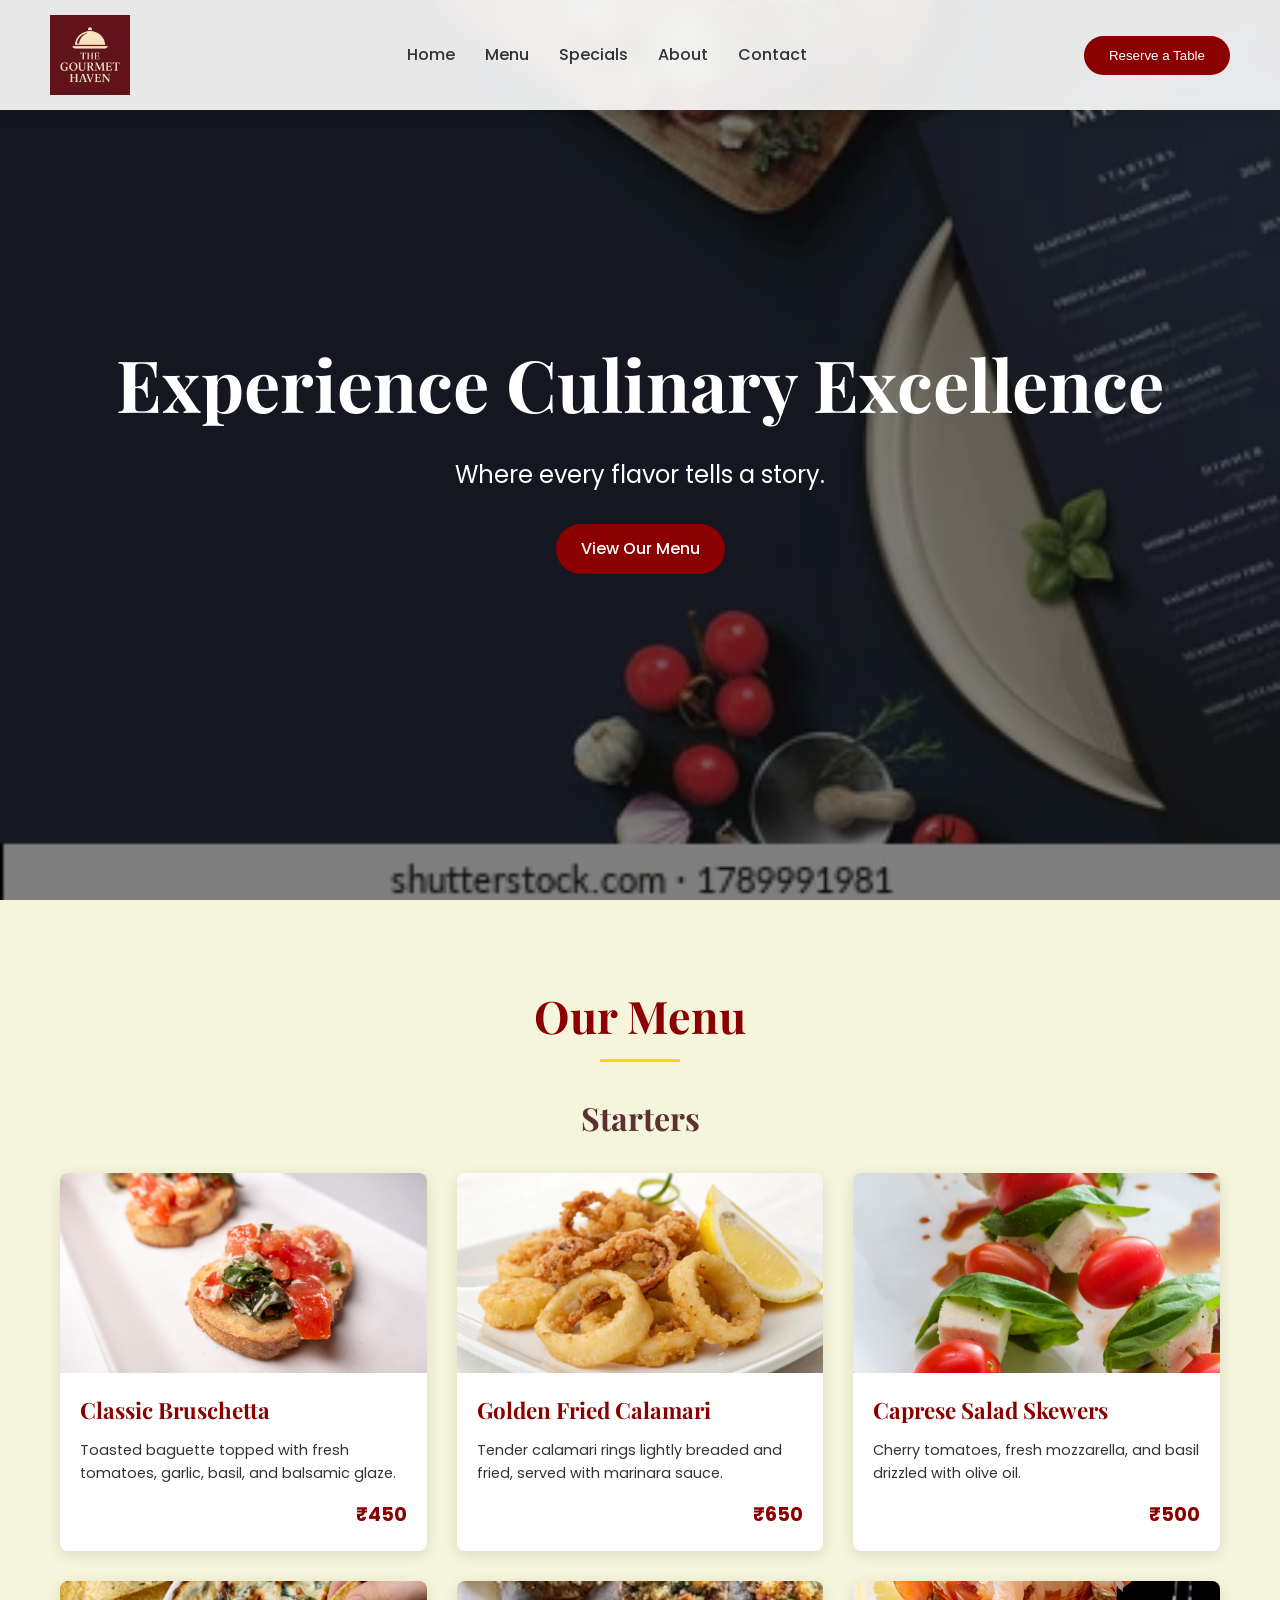
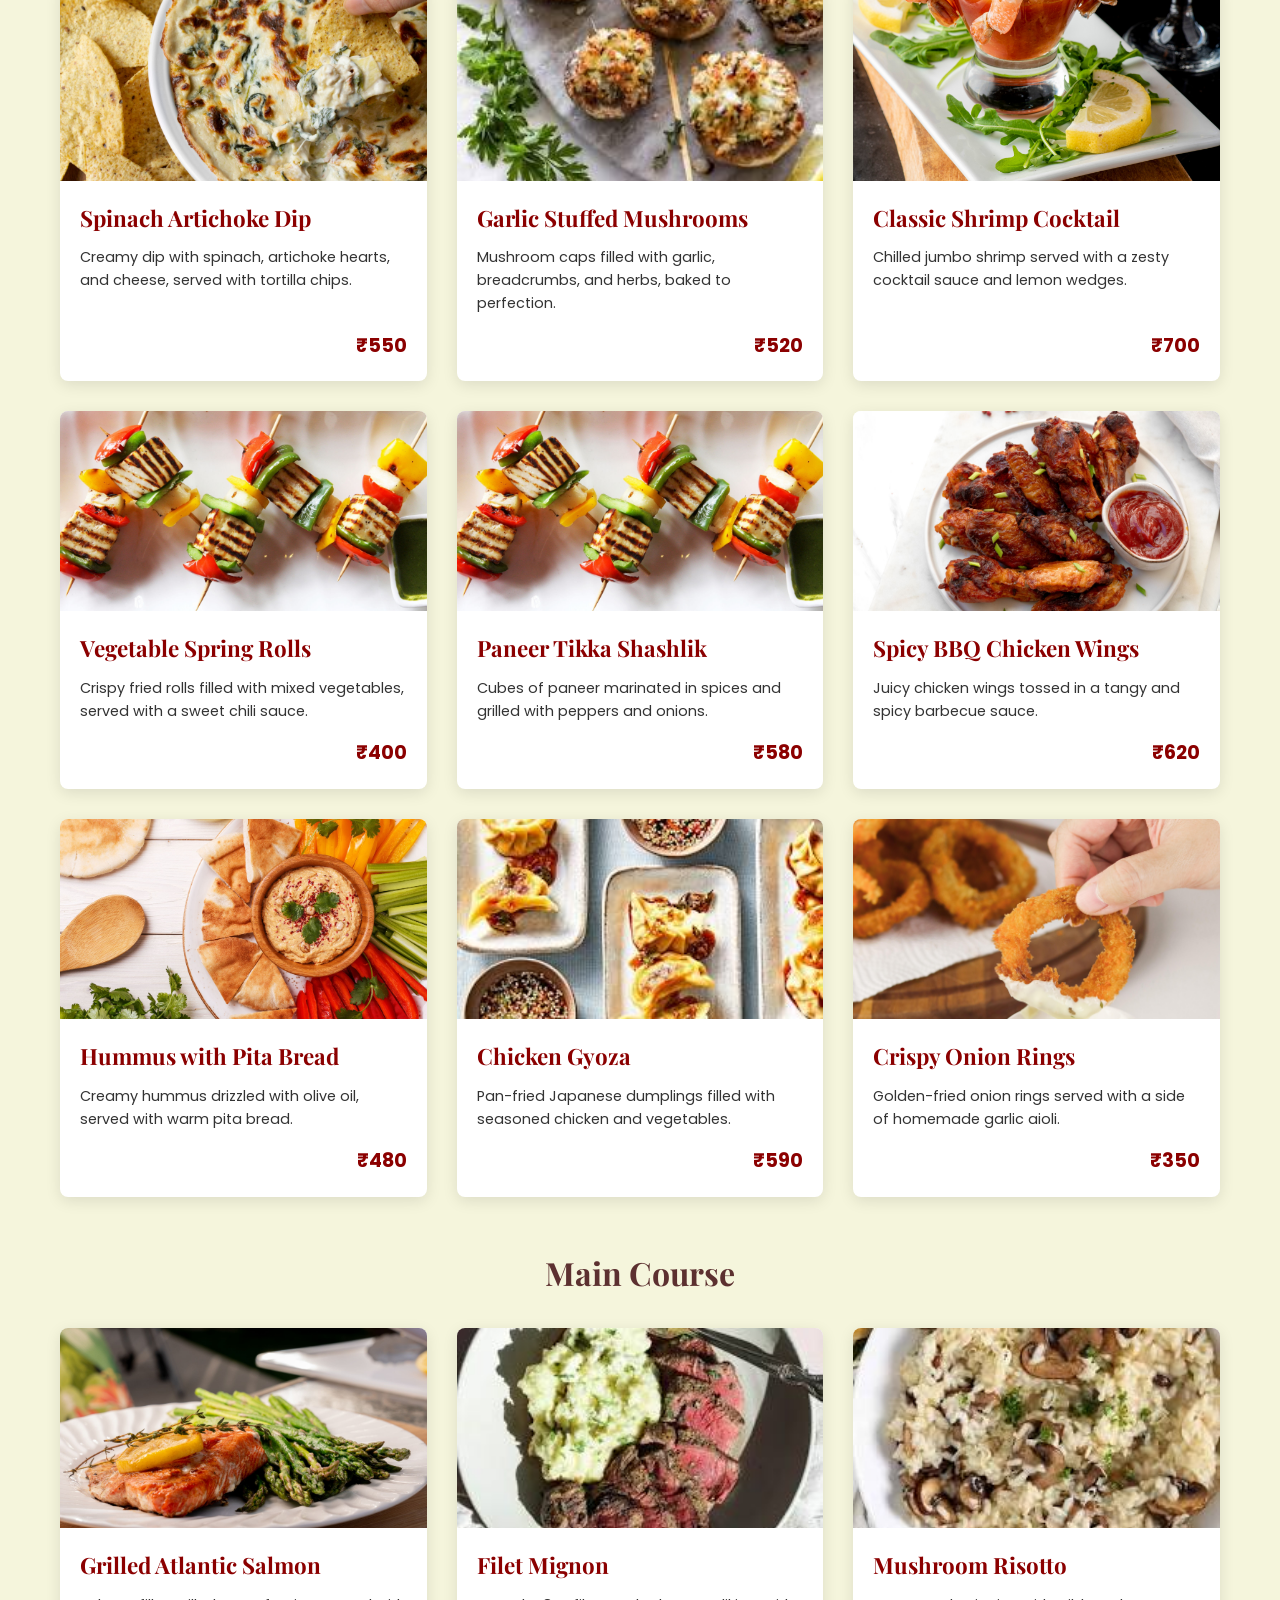
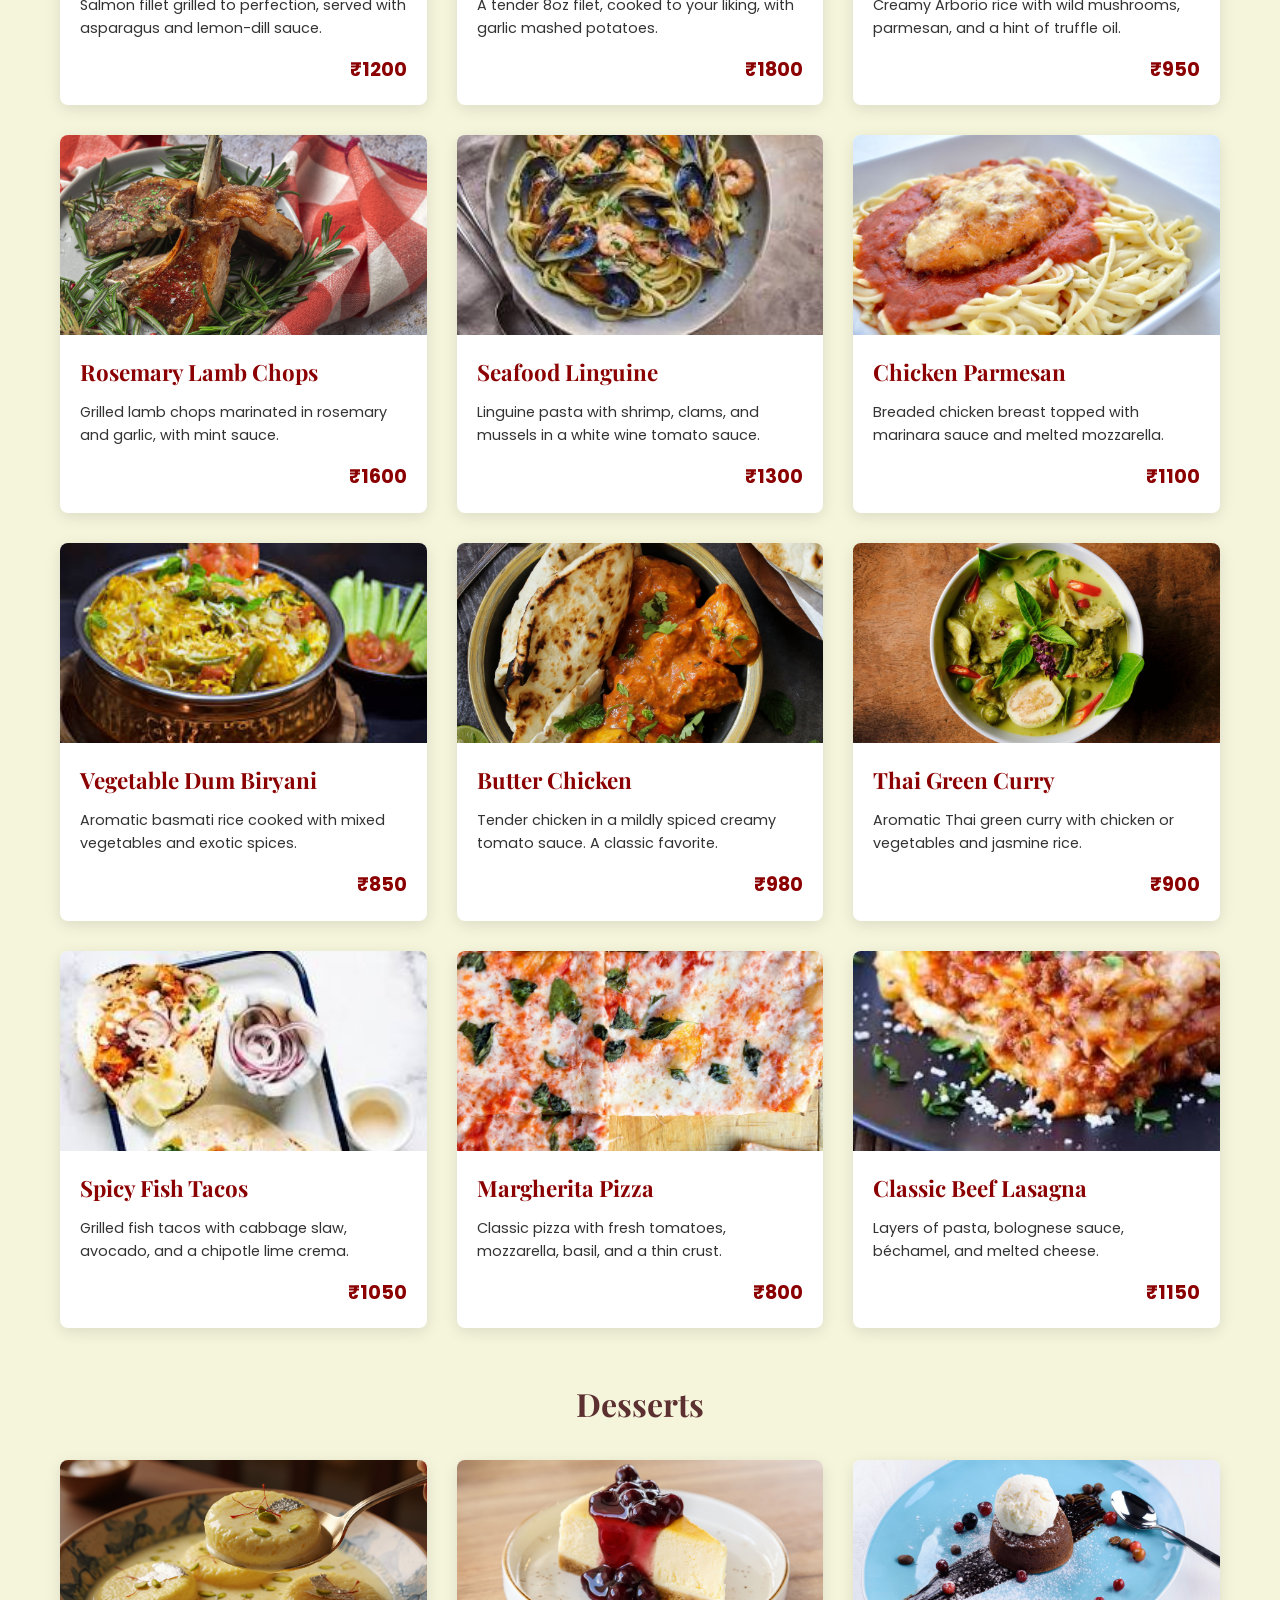
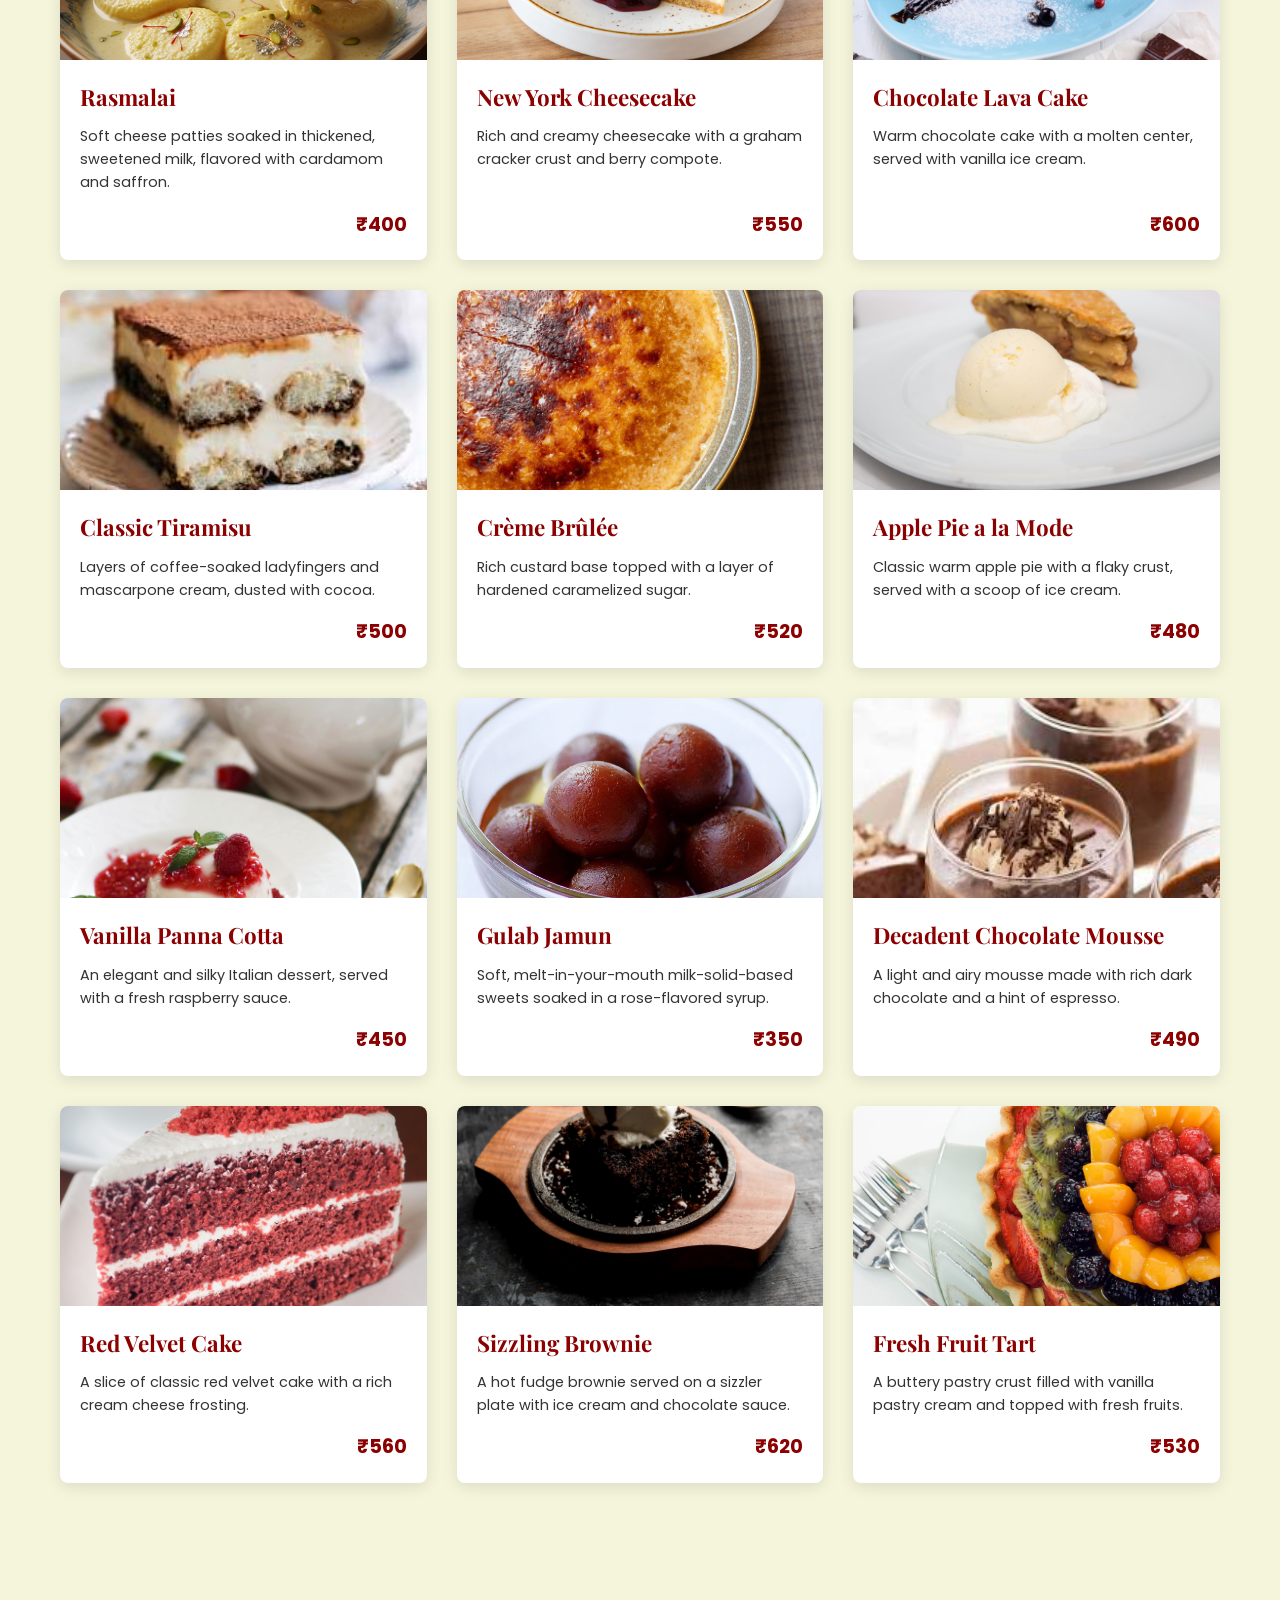
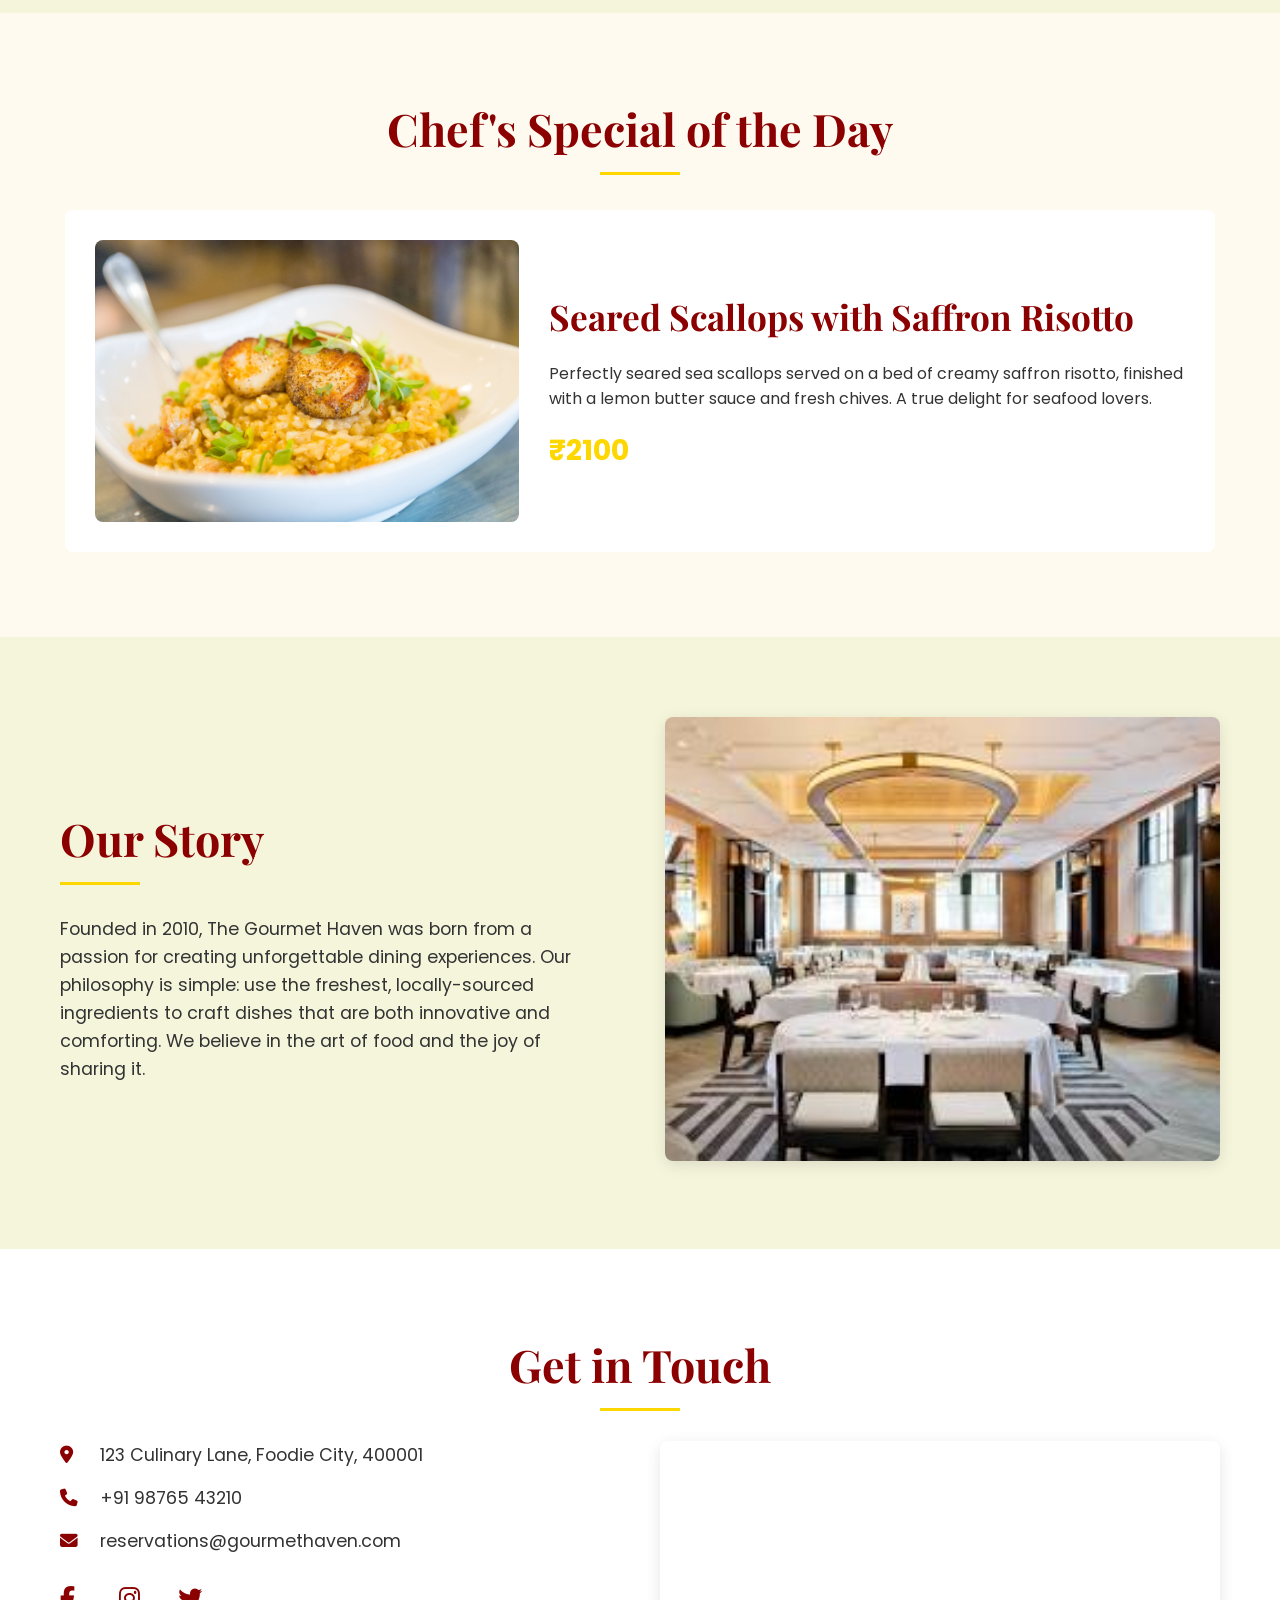
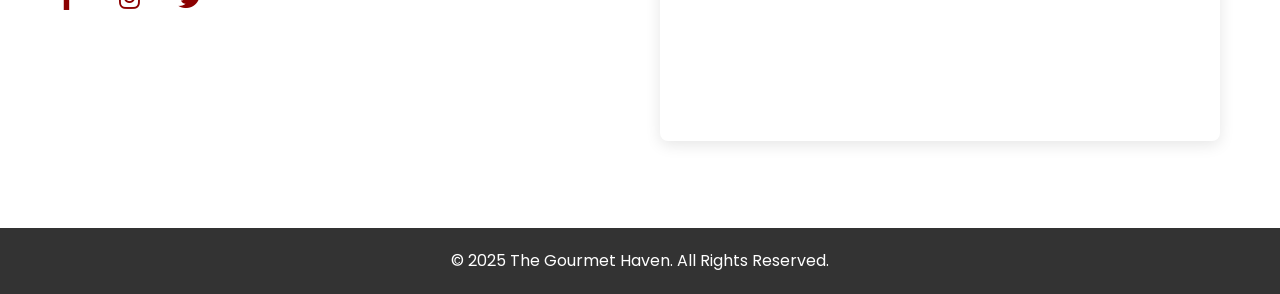
==== index.html @ 82342ea0 "Initial commit: add full project structure" ====
<!DOCTYPE html>
<html lang="en">
<head>
    <meta charset="UTF-8">
    <meta name="viewport" content="width=device-width, initial-scale=1.0">
    <title>The Gourmet Haven | Restaurant</title>
    
    <link rel="stylesheet" href="css/style.css">
    
    <link rel="preconnect" href="https://fonts.googleapis.com">
    <link rel="preconnect" href="https://fonts.gstatic.com" crossorigin>
    <link href="https://fonts.googleapis.com/css2?family=Playfair+Display:wght@700&family=Poppins:wght@300;400;500&display=swap" rel="stylesheet">
    
    <link rel="stylesheet" href="https://cdnjs.cloudflare.com/ajax/libs/font-awesome/6.5.2/css/all.min.css" integrity="sha512-SnH5WK+bZxgPHs44uWIX+LLJAJ9/2PkPKZ5QiAj6Ta86w+fsb2TkcmfRyVX3pBnMFcV7oQPJkl9QevSCWr3W6A==" crossorigin="anonymous" referrerpolicy="no-referrer" />
</head>
<body>

    <header>
        <nav class="navbar">
            <a href="#home" class="logo">
                <img src="assets/images/logo1.png" alt="The Gourmet Haven Logo">
            </a>
            <ul class="nav-links">
                <li><a href="#home">Home</a></li>
                <li><a href="#menu">Menu</a></li>
                <li><a href="#specials">Specials</a></li>
                <li><a href="#about">About</a></li>
                <li><a href="#contact">Contact</a></li>
            </ul>
            <button id="reserve-btn" class="btn">Reserve a Table</button>
        </nav>
    </header>

    <main>
        <section id="home" class="hero-section">
            <div class="hero-content">
                <h1>Experience Culinary Excellence</h1>
                <p>Where every flavor tells a story.</p>
                <a href="#menu" class="btn">View Our Menu</a>
            </div>
        </section>

        <section id="menu" class="menu-section">
            <div class="container">
                <h2 class="section-title">Our Menu</h2>
                
                <div class="menu-category">
                    <h3>Starters</h3>
                    <div class="menu-grid">
                        <article class="menu-item"><img src="assets/images/starter-bruschetta.jpg" alt="Bruschetta"><div class="item-content"><h4>Classic Bruschetta</h4><p>Toasted baguette topped with fresh tomatoes, garlic, basil, and balsamic glaze.</p><span class="price">₹450</span></div></article>
                        <article class="menu-item"><img src="assets/images/starter-calamari.jpg" alt="Calamari"><div class="item-content"><h4>Golden Fried Calamari</h4><p>Tender calamari rings lightly breaded and fried, served with marinara sauce.</p><span class="price">₹650</span></div></article>
                        <article class="menu-item"><img src="assets/images/starter-caprese.jpg" alt="Caprese Salad"><div class="item-content"><h4>Caprese Salad Skewers</h4><p>Cherry tomatoes, fresh mozzarella, and basil drizzled with olive oil.</p><span class="price">₹500</span></div></article>
                        <article class="menu-item"><img src="assets/images/starter-spinach-dip.jpg" alt="Spinach Dip"><div class="item-content"><h4>Spinach Artichoke Dip</h4><p>Creamy dip with spinach, artichoke hearts, and cheese, served with tortilla chips.</p><span class="price">₹550</span></div></article>
                        <article class="menu-item"><img src="assets/images/starter-mushrooms.jpg" alt="Stuffed Mushrooms"><div class="item-content"><h4>Garlic Stuffed Mushrooms</h4><p>Mushroom caps filled with garlic, breadcrumbs, and herbs, baked to perfection.</p><span class="price">₹520</span></div></article>
                        <article class="menu-item"><img src="assets/images/starter-shrimp-cocktail.jpg" alt="Shrimp Cocktail"><div class="item-content"><h4>Classic Shrimp Cocktail</h4><p>Chilled jumbo shrimp served with a zesty cocktail sauce and lemon wedges.</p><span class="price">₹700</span></div></article>
                        <article class="menu-item"><img src="assets/images/starter-spring-rolls.jpg" alt="Spring Rolls"><div class="item-content"><h4>Vegetable Spring Rolls</h4><p>Crispy fried rolls filled with mixed vegetables, served with a sweet chili sauce.</p><span class="price">₹400</span></div></article>
                        <article class="menu-item"><img src="assets/images/starter-paneer-tikka.jpg" alt="Paneer Tikka"><div class="item-content"><h4>Paneer Tikka Shashlik</h4><p>Cubes of paneer marinated in spices and grilled with peppers and onions.</p><span class="price">₹580</span></div></article>
                        <article class="menu-item"><img src="assets/images/starter-chicken-wings.jpg" alt="Chicken Wings"><div class="item-content"><h4>Spicy BBQ Chicken Wings</h4><p>Juicy chicken wings tossed in a tangy and spicy barbecue sauce.</p><span class="price">₹620</span></div></article>
                        <article class="menu-item"><img src="assets/images/starter-hummus.jpg" alt="Hummus Platter"><div class="item-content"><h4>Hummus with Pita Bread</h4><p>Creamy hummus drizzled with olive oil, served with warm pita bread.</p><span class="price">₹480</span></div></article>
                        <article class="menu-item"><img src="assets/images/starter-gyoza.jpg" alt="Gyoza"><div class="item-content"><h4>Chicken Gyoza</h4><p>Pan-fried Japanese dumplings filled with seasoned chicken and vegetables.</p><span class="price">₹590</span></div></article>
                        <article class="menu-item"><img src="assets/images/starter-onion-rings.jpg" alt="Onion Rings"><div class="item-content"><h4>Crispy Onion Rings</h4><p>Golden-fried onion rings served with a side of homemade garlic aioli.</p><span class="price">₹350</span></div></article>
                    </div>
                </div>

                <div class="menu-category">
                    <h3>Main Course</h3>
                    <div class="menu-grid">
                        <article class="menu-item"><img src="assets/images/main-salmon.jpg" alt="Grilled Salmon"><div class="item-content"><h4>Grilled Atlantic Salmon</h4><p>Salmon fillet grilled to perfection, served with asparagus and lemon-dill sauce.</p><span class="price">₹1200</span></div></article>
                        <article class="menu-item"><img src="assets/images/main-filet-mignon.jpg" alt="Filet Mignon"><div class="item-content"><h4>Filet Mignon</h4><p>A tender 8oz filet, cooked to your liking, with garlic mashed potatoes.</p><span class="price">₹1800</span></div></article>
                        <article class="menu-item"><img src="assets/images/main-risotto.jpg" alt="Risotto"><div class="item-content"><h4>Mushroom Risotto</h4><p>Creamy Arborio rice with wild mushrooms, parmesan, and a hint of truffle oil.</p><span class="price">₹950</span></div></article>
                        <article class="menu-item"><img src="assets/images/main-lamb-chops.jpg" alt="Lamb Chops"><div class="item-content"><h4>Rosemary Lamb Chops</h4><p>Grilled lamb chops marinated in rosemary and garlic, with mint sauce.</p><span class="price">₹1600</span></div></article>
                        <article class="menu-item"><img src="assets/images/main-seafood-linguine.jpg" alt="Seafood Pasta"><div class="item-content"><h4>Seafood Linguine</h4><p>Linguine pasta with shrimp, clams, and mussels in a white wine tomato sauce.</p><span class="price">₹1300</span></div></article>
                        <article class="menu-item"><img src="assets/images/main-chicken-parmesan.jpg" alt="Chicken Parmesan"><div class="item-content"><h4>Chicken Parmesan</h4><p>Breaded chicken breast topped with marinara sauce and melted mozzarella.</p><span class="price">₹1100</span></div></article>
                        <article class="menu-item"><img src="assets/images/main-biryani.jpg" alt="Biryani"><div class="item-content"><h4>Vegetable Dum Biryani</h4><p>Aromatic basmati rice cooked with mixed vegetables and exotic spices.</p><span class="price">₹850</span></div></article>
                        <article class="menu-item"><img src="assets/images/main-butter-chicken.jpg" alt="Butter Chicken"><div class="item-content"><h4>Butter Chicken</h4><p>Tender chicken in a mildly spiced creamy tomato sauce. A classic favorite.</p><span class="price">₹980</span></div></article>
                        <article class="menu-item"><img src="assets/images/main-thai-curry.jpg" alt="Thai Curry"><div class="item-content"><h4>Thai Green Curry</h4><p>Aromatic Thai green curry with chicken or vegetables and jasmine rice.</p><span class="price">₹900</span></div></article>
                        <article class="menu-item"><img src="assets/images/main-fish-tacos.jpg" alt="Tacos"><div class="item-content"><h4>Spicy Fish Tacos</h4><p>Grilled fish tacos with cabbage slaw, avocado, and a chipotle lime crema.</p><span class="price">₹1050</span></div></article>
                        <article class="menu-item"><img src="assets/images/main-pizza.jpg" alt="Pizza"><div class="item-content"><h4>Margherita Pizza</h4><p>Classic pizza with fresh tomatoes, mozzarella, basil, and a thin crust.</p><span class="price">₹800</span></div></article>
                        <article class="menu-item"><img src="assets/images/main-lasagna.jpg" alt="Lasagna"><div class="item-content"><h4>Classic Beef Lasagna</h4><p>Layers of pasta, bolognese sauce, béchamel, and melted cheese.</p><span class="price">₹1150</span></div></article>
                    </div>
                </div>

                <div class="menu-category">
                    <h3>Desserts</h3>
                    <div class="menu-grid">
                        <article class="menu-item"><img src="assets/images/dessert-rasmalai.jpg" alt="Rasmalai"><div class="item-content"><h4>Rasmalai</h4><p>Soft cheese patties soaked in thickened, sweetened milk, flavored with cardamom and saffron.</p><span class="price">₹400</span></div></article>
                        <article class="menu-item"><img src="assets/images/dessert-cheesecake.jpg" alt="Cheesecake"><div class="item-content"><h4>New York Cheesecake</h4><p>Rich and creamy cheesecake with a graham cracker crust and berry compote.</p><span class="price">₹550</span></div></article>
                        <article class="menu-item"><img src="assets/images/dessert-lava-cake.jpg" alt="Chocolate Lava Cake"><div class="item-content"><h4>Chocolate Lava Cake</h4><p>Warm chocolate cake with a molten center, served with vanilla ice cream.</p><span class="price">₹600</span></div></article>
                        <article class="menu-item"><img src="assets/images/dessert-tiramisu.jpg" alt="Tiramisu"><div class="item-content"><h4>Classic Tiramisu</h4><p>Layers of coffee-soaked ladyfingers and mascarpone cream, dusted with cocoa.</p><span class="price">₹500</span></div></article>
                        <article class="menu-item"><img src="assets/images/dessert-creme-brulee.jpg" alt="Crème Brûlée"><div class="item-content"><h4>Crème Brûlée</h4><p>Rich custard base topped with a layer of hardened caramelized sugar.</p><span class="price">₹520</span></div></article>
                        <article class="menu-item"><img src="assets/images/dessert-apple-pie.jpg" alt="Apple Pie"><div class="item-content"><h4>Apple Pie a la Mode</h4><p>Classic warm apple pie with a flaky crust, served with a scoop of ice cream.</p><span class="price">₹480</span></div></article>
                        <article class="menu-item"><img src="assets/images/dessert-panna-cotta.jpg" alt="Panna Cotta"><div class="item-content"><h4>Vanilla Panna Cotta</h4><p>An elegant and silky Italian dessert, served with a fresh raspberry sauce.</p><span class="price">₹450</span></div></article>
                        <article class="menu-item"><img src="assets/images/dessert-gulab-jamun.jpg" alt="Gulab Jamun"><div class="item-content"><h4>Gulab Jamun</h4><p>Soft, melt-in-your-mouth milk-solid-based sweets soaked in a rose-flavored syrup.</p><span class="price">₹350</span></div></article>
                        <article class="menu-item"><img src="assets/images/dessert-mousse.jpg" alt="Chocolate Mousse"><div class="item-content"><h4>Decadent Chocolate Mousse</h4><p>A light and airy mousse made with rich dark chocolate and a hint of espresso.</p><span class="price">₹490</span></div></article>
                        <article class="menu-item"><img src="assets/images/dessert-red-velvet.jpg" alt="Red Velvet Cake"><div class="item-content"><h4>Red Velvet Cake</h4><p>A slice of classic red velvet cake with a rich cream cheese frosting.</p><span class="price">₹560</span></div></article>
                        <article class="menu-item"><img src="assets/images/dessert-brownie.jpg" alt="Brownie"><div class="item-content"><h4>Sizzling Brownie</h4><p>A hot fudge brownie served on a sizzler plate with ice cream and chocolate sauce.</p><span class="price">₹620</span></div></article>
                        <article class="menu-item"><img src="assets/images/dessert-fruit-tart.jpg" alt="Fruit Tart"><div class="item-content"><h4>Fresh Fruit Tart</h4><p>A buttery pastry crust filled with vanilla pastry cream and topped with fresh fruits.</p><span class="price">₹530</span></div></article>
                    </div>
                </div>
            </div>
        </section>

        <section id="specials" class="specials-section">
            <div class="container">
                <h2 class="section-title">Chef's Special of the Day</h2>
                <div class="special-item-glowing-border">
                    <article class="special-item">
                        <img src="assets/images/special-scallops.jpg" alt="Special Dish">
                        <div class="special-content">
                            <h3>Seared Scallops with Saffron Risotto</h3>
                            <p>Perfectly seared sea scallops served on a bed of creamy saffron risotto, finished with a lemon butter sauce and fresh chives. A true delight for seafood lovers.</p>
                            <span class="special-price">₹2100</span>
                        </div>
                    </article>
                </div>
            </div>
        </section>

        <section id="about" class="about-section">
            <div class="container">
                <div class="about-content">
                    <div class="about-text">
                        <h2 class="section-title">Our Story</h2>
                        <p>Founded in 2010, The Gourmet Haven was born from a passion for creating unforgettable dining experiences. Our philosophy is simple: use the freshest, locally-sourced ingredients to craft dishes that are both innovative and comforting. We believe in the art of food and the joy of sharing it.</p>
                    </div>
                    <div class="about-image">
                        <img src="assets/images/about-interior.jpg" alt="Interior of The Gourmet Haven restaurant">
                    </div>
                </div>
            </div>
        </section>

        <section id="contact" class="contact-section">
            <div class="container">
                <h2 class="section-title">Get in Touch</h2>
                <div class="contact-grid">
                    <div class="contact-details">
                        <p><i class="fas fa-map-marker-alt"></i> 123 Culinary Lane, Foodie City, 400001</p>
                        <p><i class="fas fa-phone"></i> +91 98765 43210</p>
                        <p><i class="fas fa-envelope"></i> reservations@gourmethaven.com</p>
                        <div class="social-icons">
                            <a href="#"><i class="fab fa-facebook-f"></i></a>
                            <a href="#"><i class="fab fa-instagram"></i></a>
                            <a href="#"><i class="fab fa-twitter"></i></a>
                        </div>
                    </div>
                    <div class="contact-map">
                        <iframe src="https://www.google.com/maps/embed?pb=!1m18!1m12!1m3!1d241317.1160998103!2d72.7410971350172!3d19.08219783958221!2m3!1f0!2f0!3f0!3m2!1i1024!2i768!4f13.1!3m3!1m2!1s0x3be7c6306644edc1%3A0x5da4ed8f8d648c69!2sMumbai%2C%20Maharashtra!5e0!3m2!1sen!2sin!4v1728096181467!5m2!1sen!2sin" width="100%" height="300" style="border:0;" allowfullscreen="" loading="lazy" referrerpolicy="no-referrer-when-downgrade"></iframe>
                    </div>
                </div>
            </div>
        </section>
    </main>

    <footer class="footer">
        <div class="container">
            <p>© 2025 The Gourmet Haven. All Rights Reserved.</p>
        </div>
    </footer>
    
    <a href="#" class="scroll-to-top">
        <i class="fas fa-arrow-up"></i>
    </a>

    <div id="reservation-modal" class="modal">
        <div class="modal-content">
            <span class="close-btn">×</span>
            <h3>Reserve a Table</h3>
            <form class="reservation-form">
                <input type="text" name="name" placeholder="Your Name" required>
                <input type="email" name="email" placeholder="Your Email" required>
                <input type="tel" name="phone" placeholder="Phone Number" required>
                <input type="date" name="date" required>
                <input type="time" name="time" required>
                <select name="guests" required>
                    <option value="">Number of Guests</option>
                    <option value="1">1 Person</option>
                    <option value="2">2 People</option>
                    <option value="3">3 People</option>
                    <option value="4">4 People</option>
                    <option value="5+">5+ People</option>
                </select>
                <button type="submit" class="btn">Book Now</button>
            </form>
        </div>
    </div>

    <script src="js/script.js" defer></script>
</body>
</html>
---- css/style.css ----
/* ======================== */
/* Global Variables     */
/* ======================== */
:root {
    --primary-color: #8B0000; /* Deep Red */
    --secondary-color: #FFD700; /* Gold */
    --background-color: #F5F5DC; /* Cream */
    --text-color: #333; /* Dark Gray */
    --light-text-color: #FFF;
    --heading-font: 'Playfair Display', serif;
    --body-font: 'Poppins', sans-serif;
    --shadow: 0 4px 15px rgba(0, 0, 0, 0.1);
    --border-radius: 8px;
}

/* ======================== */
/* Base & Reset        */
/* ======================== */
* {
    margin: 0;
    padding: 0;
    box-sizing: border-box;
}

html {
    scroll-behavior: smooth;
}

body {
    font-family: var(--body-font);
    background-color: var(--background-color);
    color: var(--text-color);
    line-height: 1.6;
}

.container {
    max-width: 1200px;
    margin: 0 auto;
    padding: 0 20px;
}

h1, h2, h3, h4 {
    font-family: var(--heading-font);
    color: var(--primary-color);
}

.section-title {
    text-align: center;
    font-size: 2.8rem;
    margin-bottom: 40px;
    position: relative;
}

.section-title::after {
    content: '';
    position: absolute;
    bottom: -10px;
    left: 50%;
    transform: translateX(-50%);
    width: 80px;
    height: 3px;
    background-color: var(--secondary-color);
}

.btn {
    display: inline-block;
    background-color: var(--primary-color);
    color: var(--light-text-color);
    padding: 12px 25px;
    border: none;
    border-radius: 50px;
    text-decoration: none;
    font-weight: 500;
    transition: background-color 0.3s, transform 0.3s;
    cursor: pointer;
}

.btn:hover {
    background-color: #6a0000;
    transform: translateY(-3px);
}

/* ======================== */
/* Header & Navigation   */
/* ======================== */
.navbar {
    display: flex;
    justify-content: space-between;
    align-items: center;
    padding: 15px 50px;
    position: fixed;
    top: 0;
    left: 0;
    width: 100%;
    background-color: rgba(255, 255, 255, 0.9);
    backdrop-filter: blur(10px);
    box-shadow: var(--shadow);
    z-index: 1000;
    transition: top 0.3s;
}

.logo img {
    height: 80px;
    vertical-align: middle;
}

.nav-links {
    list-style: none;
    display: flex;
    gap: 30px;
}

.nav-links a {
    text-decoration: none;
    color: var(--text-color);
    font-weight: 500;
    position: relative;
    padding-bottom: 5px;
}

.nav-links a::after {
    content: '';
    position: absolute;
    bottom: 0;
    left: 0;
    width: 0;
    height: 2px;
    background-color: var(--primary-color);
    transition: width 0.3s;
}

.nav-links a:hover::after {
    width: 100%;
}

/* ======================== */
/* Hero Section       */
/* ======================== */
.hero-section {
    height: 100vh;
    background: linear-gradient(rgba(0,0,0,0.5), rgba(0,0,0,0.5)), url('../assets/images/hero-background.jpg') no-repeat center center/cover;
    display: flex;
    justify-content: center;
    align-items: center;
    text-align: center;
    color: var(--light-text-color);
    padding: 0 20px;
}

.hero-content h1 {
    font-size: 4.5rem;
    color: var(--light-text-color);
    margin-bottom: 15px;
}

.hero-content p {
    font-size: 1.5rem;
    margin-bottom: 30px;
}

/* ======================== */
/* Menu & Specials Sections */
/* ======================== */
section {
    padding: 80px 0;
}

.menu-category {
    margin-bottom: 50px;
}

.menu-category h3 {
    font-size: 2rem;
    text-align: center;
    margin-bottom: 30px;
    color: #5c3030;
}

.menu-grid {
    display: grid;
    grid-template-columns: repeat(auto-fit, minmax(320px, 1fr));
    gap: 30px;
}

.menu-item {
    background-color: #fff;
    border-radius: var(--border-radius);
    box-shadow: var(--shadow);
    overflow: hidden;
    display: flex;
    flex-direction: column;
    transition: transform 0.3s, box-shadow 0.3s;
}

.menu-item:hover {
    transform: translateY(-10px);
    box-shadow: 0 8px 25px rgba(0, 0, 0, 0.15);
}

.menu-item img {
    width: 100%;
    height: 200px;
    object-fit: cover;
}

.item-content {
    padding: 20px;
    display: flex;
    flex-direction: column;
    flex-grow: 1;
}

.item-content h4 {
    font-size: 1.4rem;
    margin-bottom: 10px;
}

.item-content p {
    flex-grow: 1;
    margin-bottom: 15px;
    font-size: 0.9rem;
}

.price {
    font-size: 1.2rem;
    font-weight: bold;
    color: var(--primary-color);
    align-self: flex-end;
}

/* Specials Section */
.specials-section {
    background-color: #fffaf0;
}

.special-item-glowing-border {
    padding: 5px;
    border-radius: var(--border-radius);
    animation: glowing 3s infinite;
}

@keyframes glowing {
    0% { box-shadow: 0 0 5px var(--secondary-color), 0 0 10px var(--secondary-color); }
    50% { box-shadow: 0 0 20px var(--secondary-color), 0 0 30px var(--secondary-color); }
    100% { box-shadow: 0 0 5px var(--secondary-color), 0 0 10px var(--secondary-color); }
}


.special-item {
    display: grid;
    grid-template-columns: 1fr 1.5fr;
    gap: 30px;
    align-items: center;
    background: #fff;
    padding: 30px;
    border-radius: var(--border-radius);
}

.special-item img {
    width: 100%;
    border-radius: var(--border-radius);
    height: 100%;
    object-fit: cover;
}

.special-content h3 {
    font-size: 2.2rem;
}

.special-content p {
    margin: 15px 0;
}

.special-price {
    font-size: 1.8rem;
    font-weight: bold;
    color: var(--secondary-color);
}

/* ======================== */
/* About Section      */
/* ======================== */
.about-content {
    display: grid;
    grid-template-columns: 1fr 1fr;
    gap: 50px;
    align-items: center;
}

.about-text {
    padding-right: 30px;
}
.about-text .section-title {
    text-align: left;
}
.about-text .section-title::after {
    left: 0;
    transform: none;
}
.about-text p {
    font-size: 1.1rem;
}

.about-image img {
    width: 100%;
    border-radius: var(--border-radius);
    box-shadow: var(--shadow);
}

/* ======================== */
/* Contact & Footer    */
/* ======================== */
.contact-section {
    background-color: #fff;
}
.contact-grid {
    display: grid;
    grid-template-columns: 1fr 1fr;
    gap: 40px;
}

.contact-details p {
    font-size: 1.1rem;
    margin-bottom: 15px;
}

.contact-details i {
    color: var(--primary-color);
    margin-right: 15px;
    width: 20px;
}

.social-icons {
    margin-top: 25px;
}
.social-icons a {
    color: var(--primary-color);
    font-size: 1.5rem;
    margin-right: 20px;
    transition: color 0.3s, transform 0.3s;
}
.social-icons a:hover {
    color: var(--secondary-color);
    transform: scale(1.2);
}

.contact-map iframe {
    border-radius: var(--border-radius);
    box-shadow: var(--shadow);
}

.footer {
    background-color: var(--text-color);
    color: var(--light-text-color);
    text-align: center;
    padding: 20px 0;
}

/* ======================== */
/* Modal & Utility Classes */
/* ======================== */
.scroll-to-top {
    position: fixed;
    bottom: 30px;
    right: 30px;
    background-color: var(--primary-color);
    color: white;
    width: 50px;
    height: 50px;
    border-radius: 50%;
    text-align: center;
    line-height: 50px;
    font-size: 1.5rem;
    display: none;
    z-index: 999;
    transition: background-color 0.3s, transform 0.3s;
}
.scroll-to-top:hover {
    background-color: #6a0000;
    transform: translateY(-5px);
}

.modal {
    display: none;
    position: fixed;
    z-index: 1001;
    left: 0;
    top: 0;
    width: 100%;
    height: 100%;
    overflow: auto;
    background-color: rgba(0,0,0,0.6);
    justify-content: center;
    align-items: center;
}
.modal-content {
    background-color: #fff;
    padding: 40px;
    border-radius: var(--border-radius);
    width: 90%;
    max-width: 500px;
    position: relative;
    animation: slideIn 0.5s ease-out;
}
@keyframes slideIn {
    from { transform: translateY(-50px); opacity: 0; }
    to { transform: translateY(0); opacity: 1; }
}
.close-btn {
    color: #aaa;
    position: absolute;
    top: 15px;
    right: 20px;
    font-size: 28px;
    font-weight: bold;
    cursor: pointer;
}

.reservation-form {
    display: flex;
    flex-direction: column;
    gap: 15px;
}
.reservation-form input, .reservation-form select {
    padding: 12px;
    border: 1px solid #ddd;
    border-radius: 5px;
    font-family: var(--body-font);
}

/* ======================== */
/* Responsive Design    */
/* ======================== */

/* Tablets */
@media (max-width: 992px) {
    .nav-links { gap: 20px; }
    .hero-content h1 { font-size: 3.5rem; }
    .about-content, .contact-grid { grid-template-columns: 1fr; }
    .about-image { margin-top: 30px; }
    .special-item { grid-template-columns: 1fr; }
    .special-item img { height: 300px; }
}

/* Mobile */
@media (max-width: 768px) {
    .section-title { font-size: 2.2rem; }
    .navbar { flex-direction: column; padding: 10px; }
    .nav-links { margin: 10px 0; }
    .navbar .btn { display: none; }
    
    .hero-content h1 { font-size: 2.5rem; }
    .hero-content p { font-size: 1.2rem; }
    
    .menu-grid { grid-template-columns: 1fr; }
    .about-text { padding-right: 0; }
    
    .modal-content { width: 95%; padding: 25px; }
}
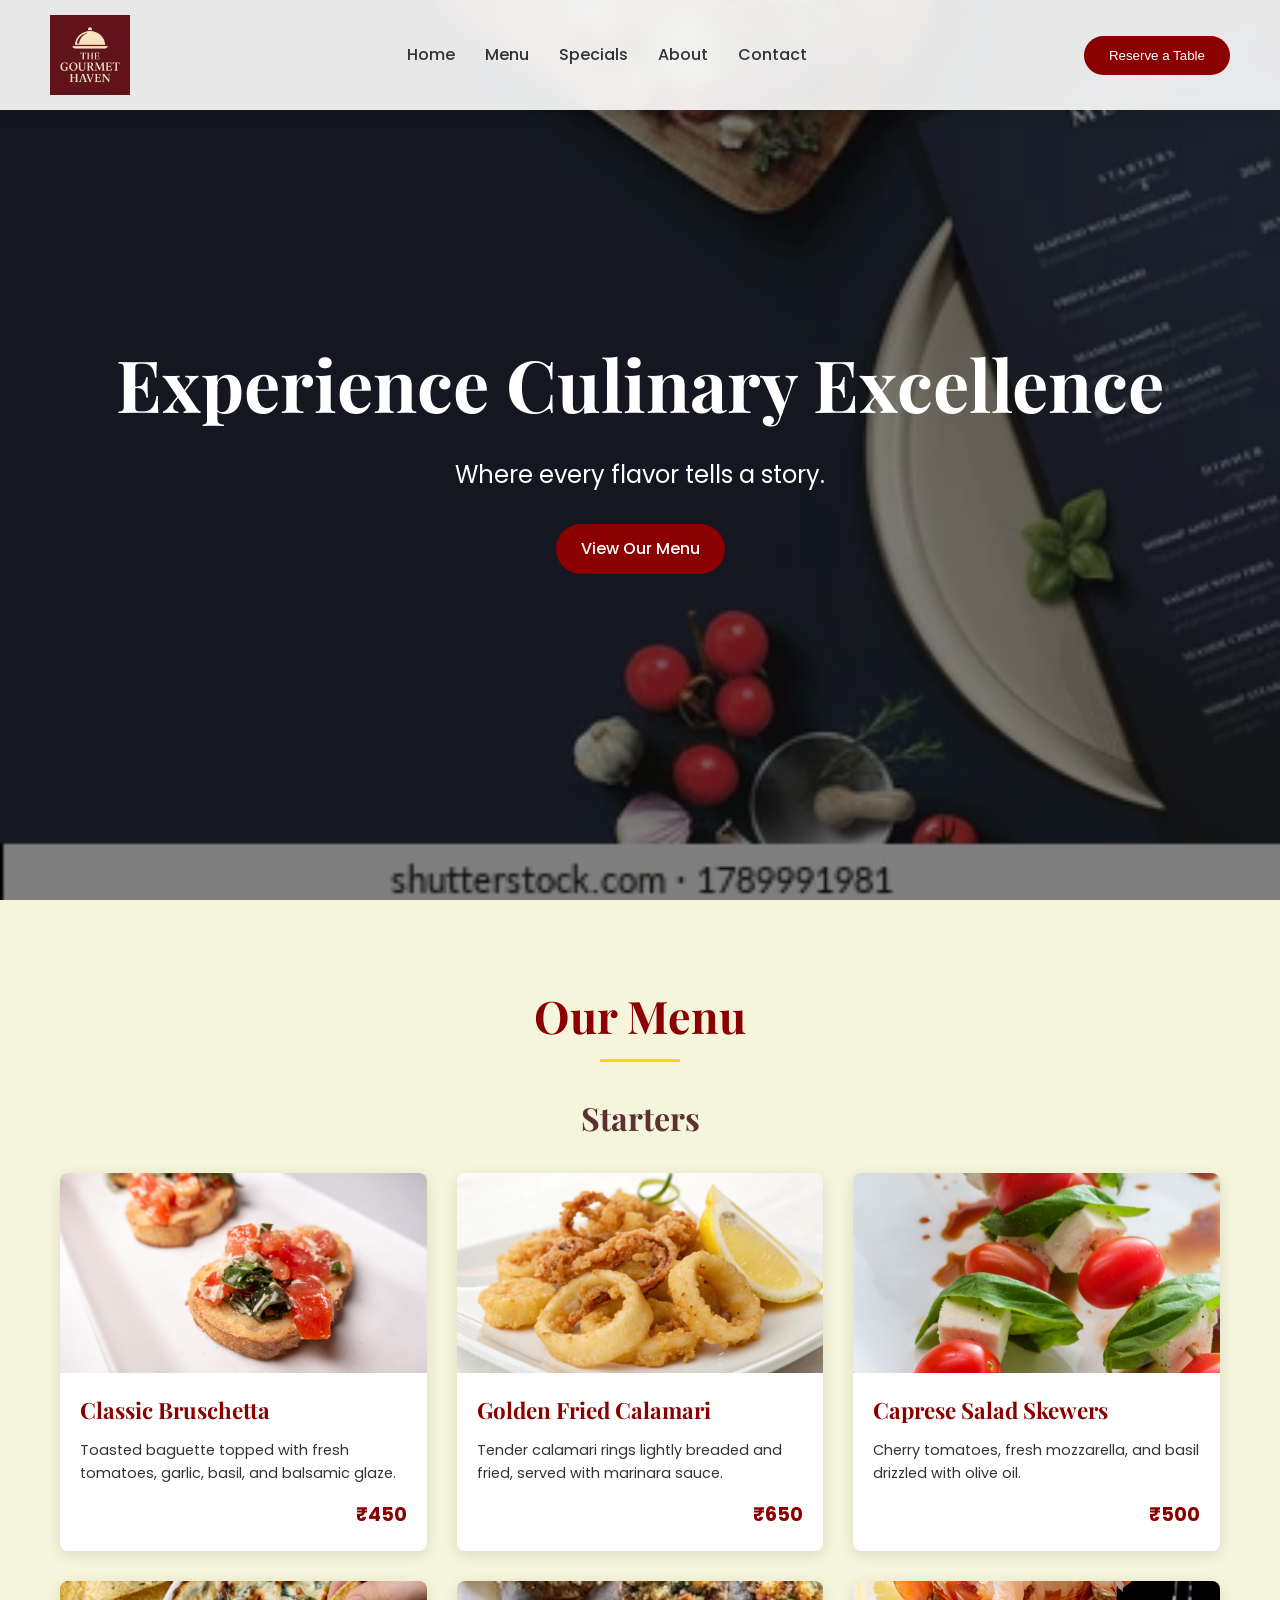
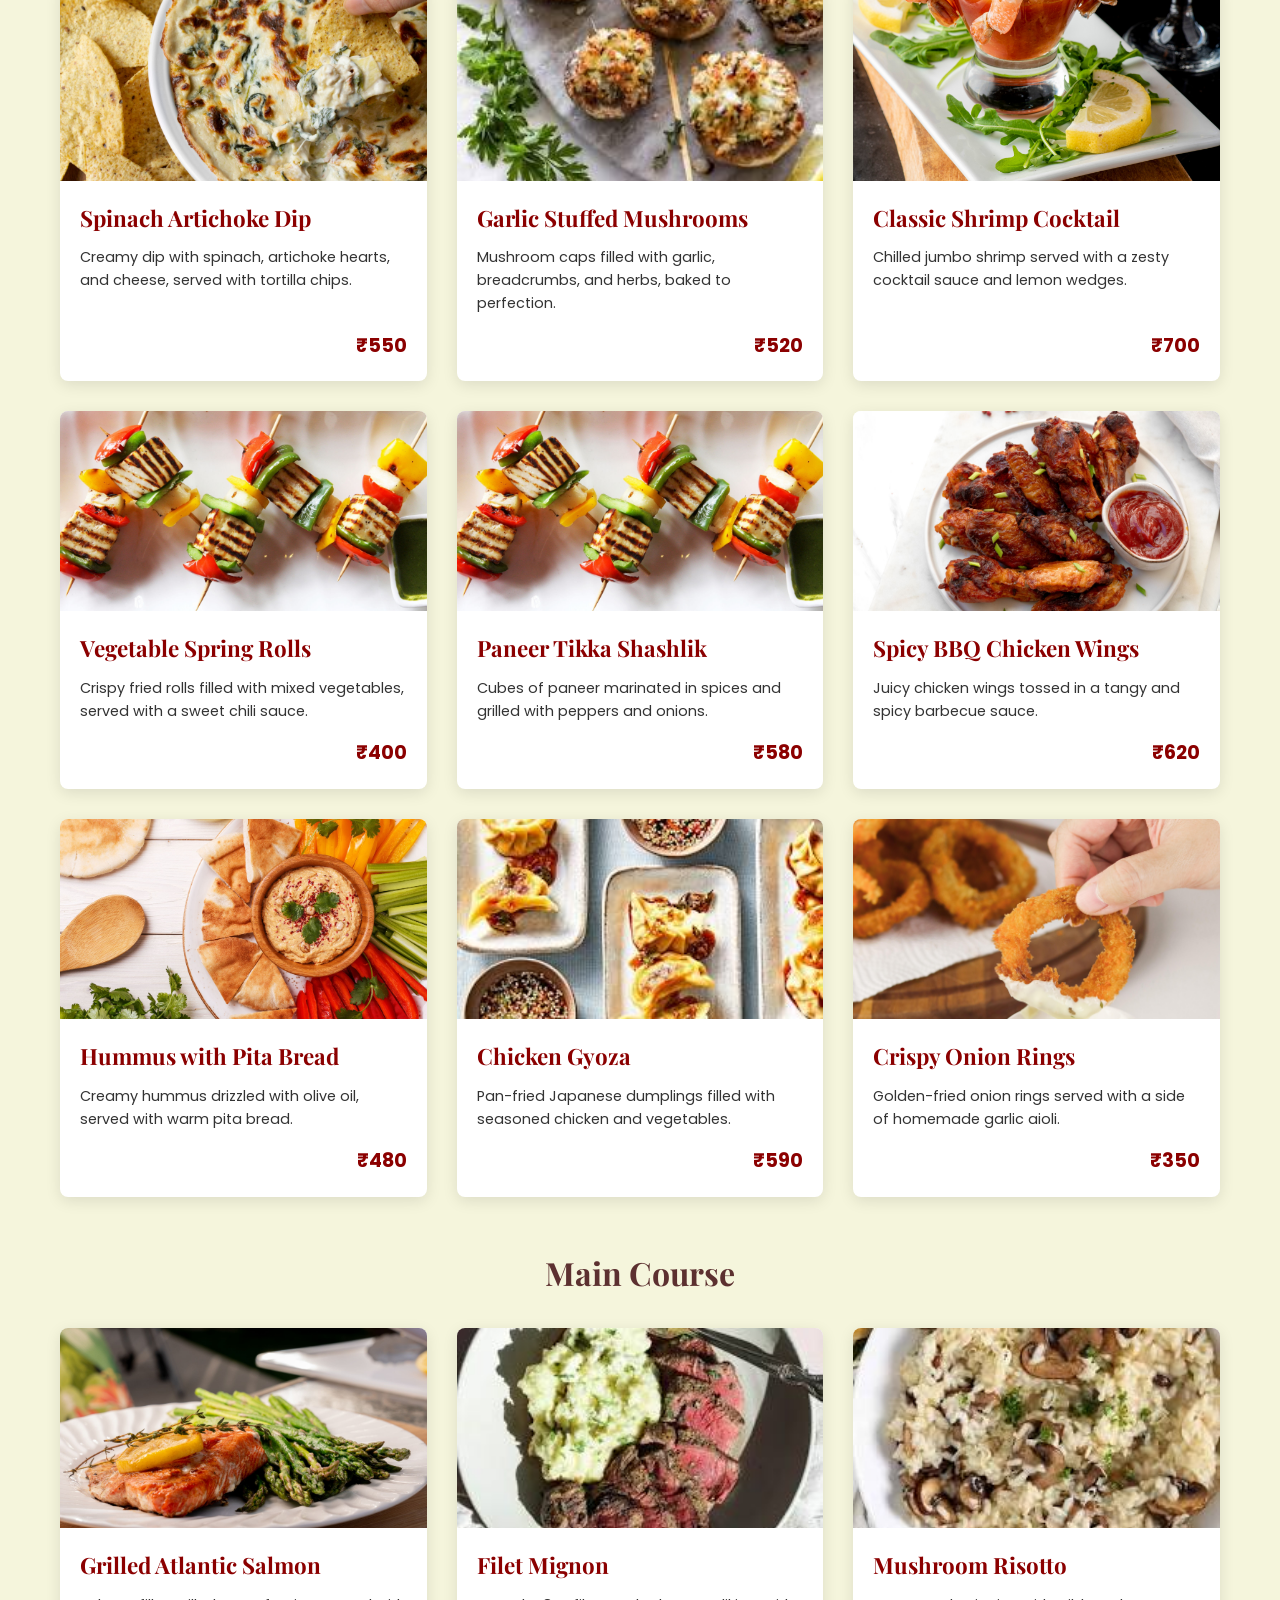
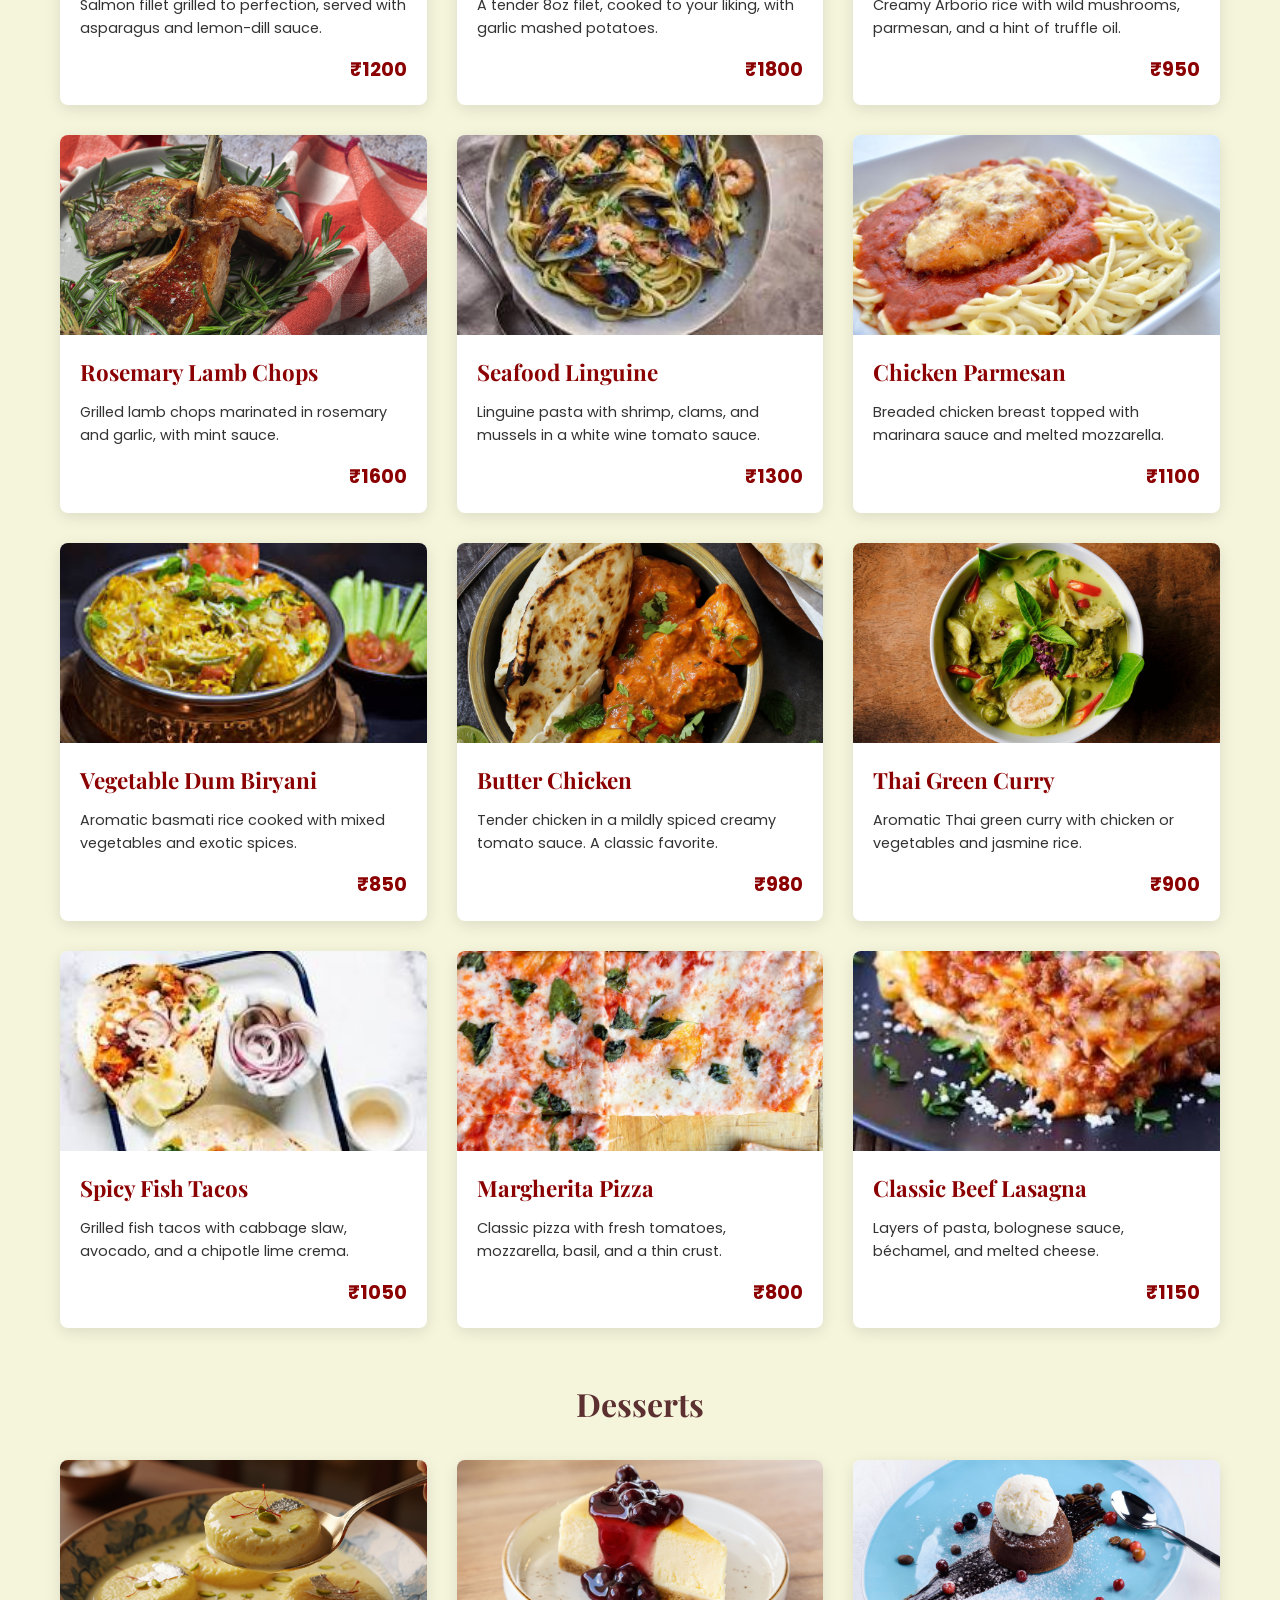
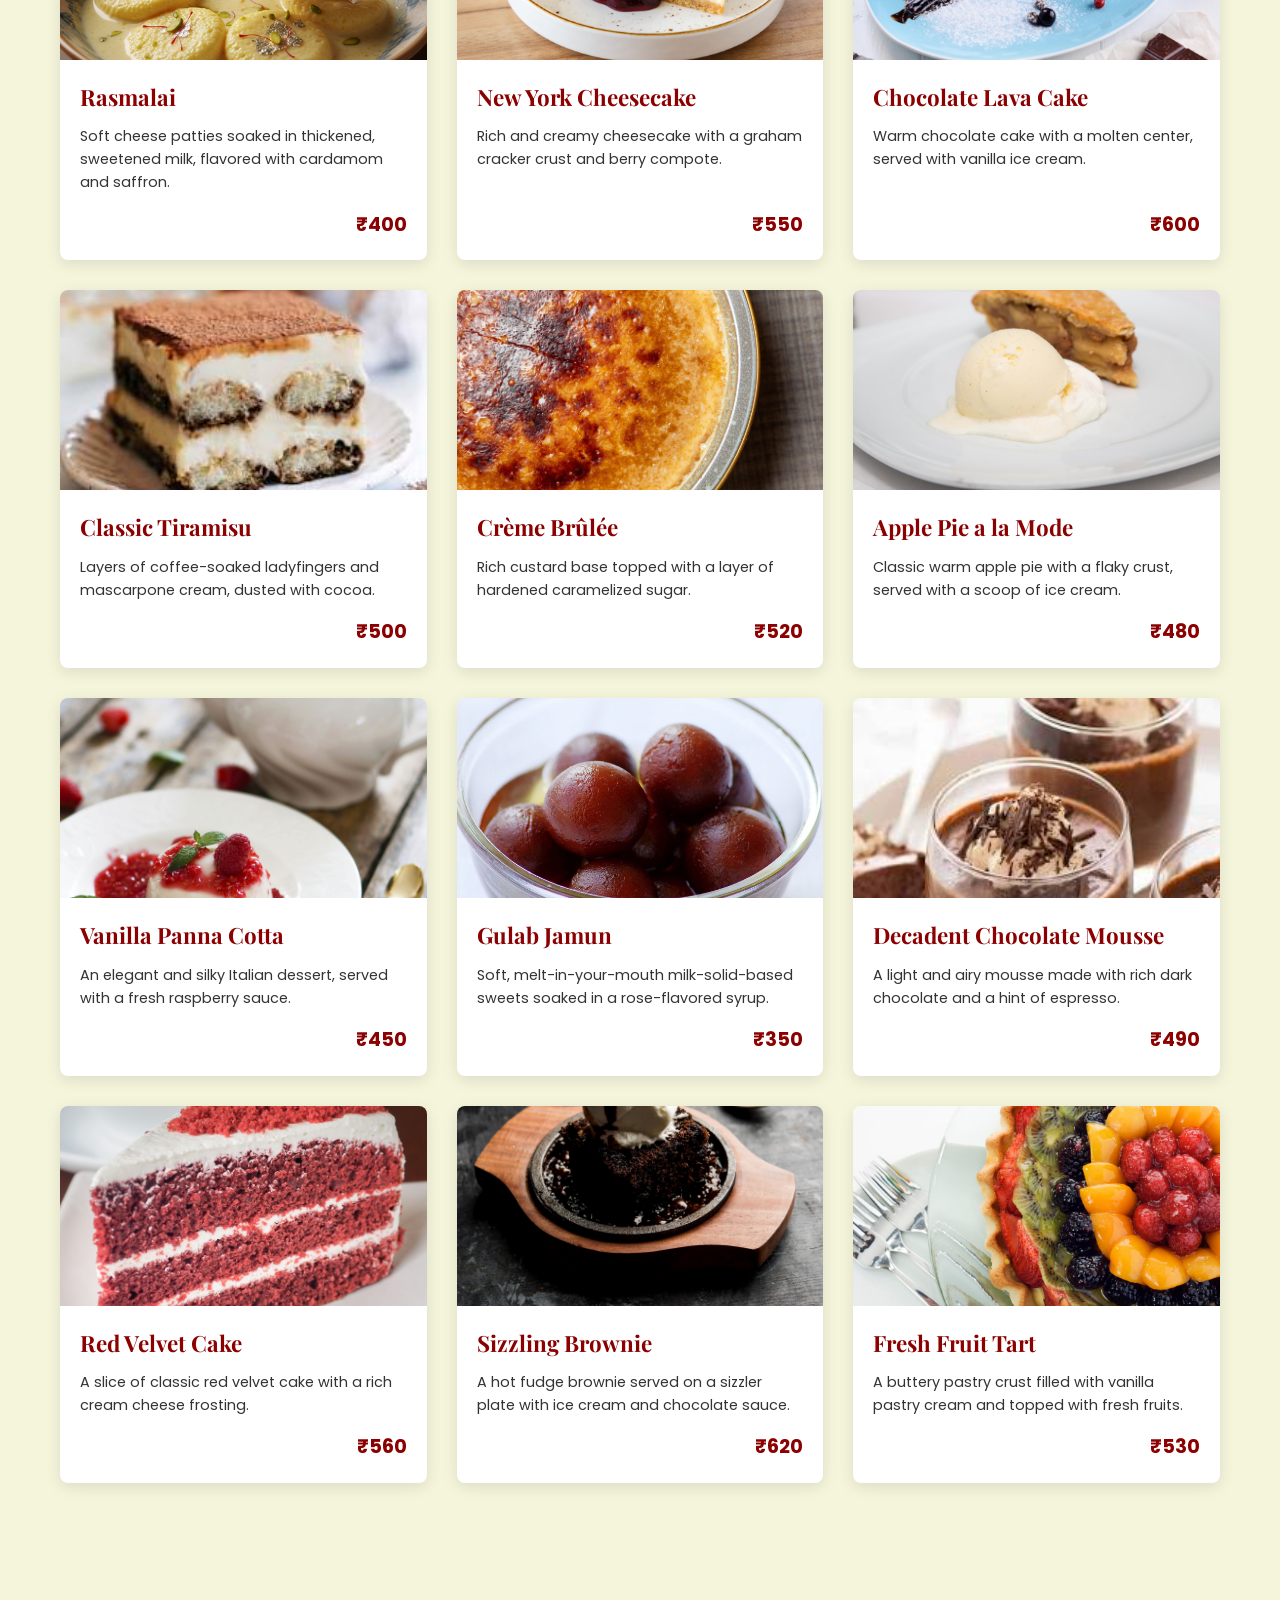
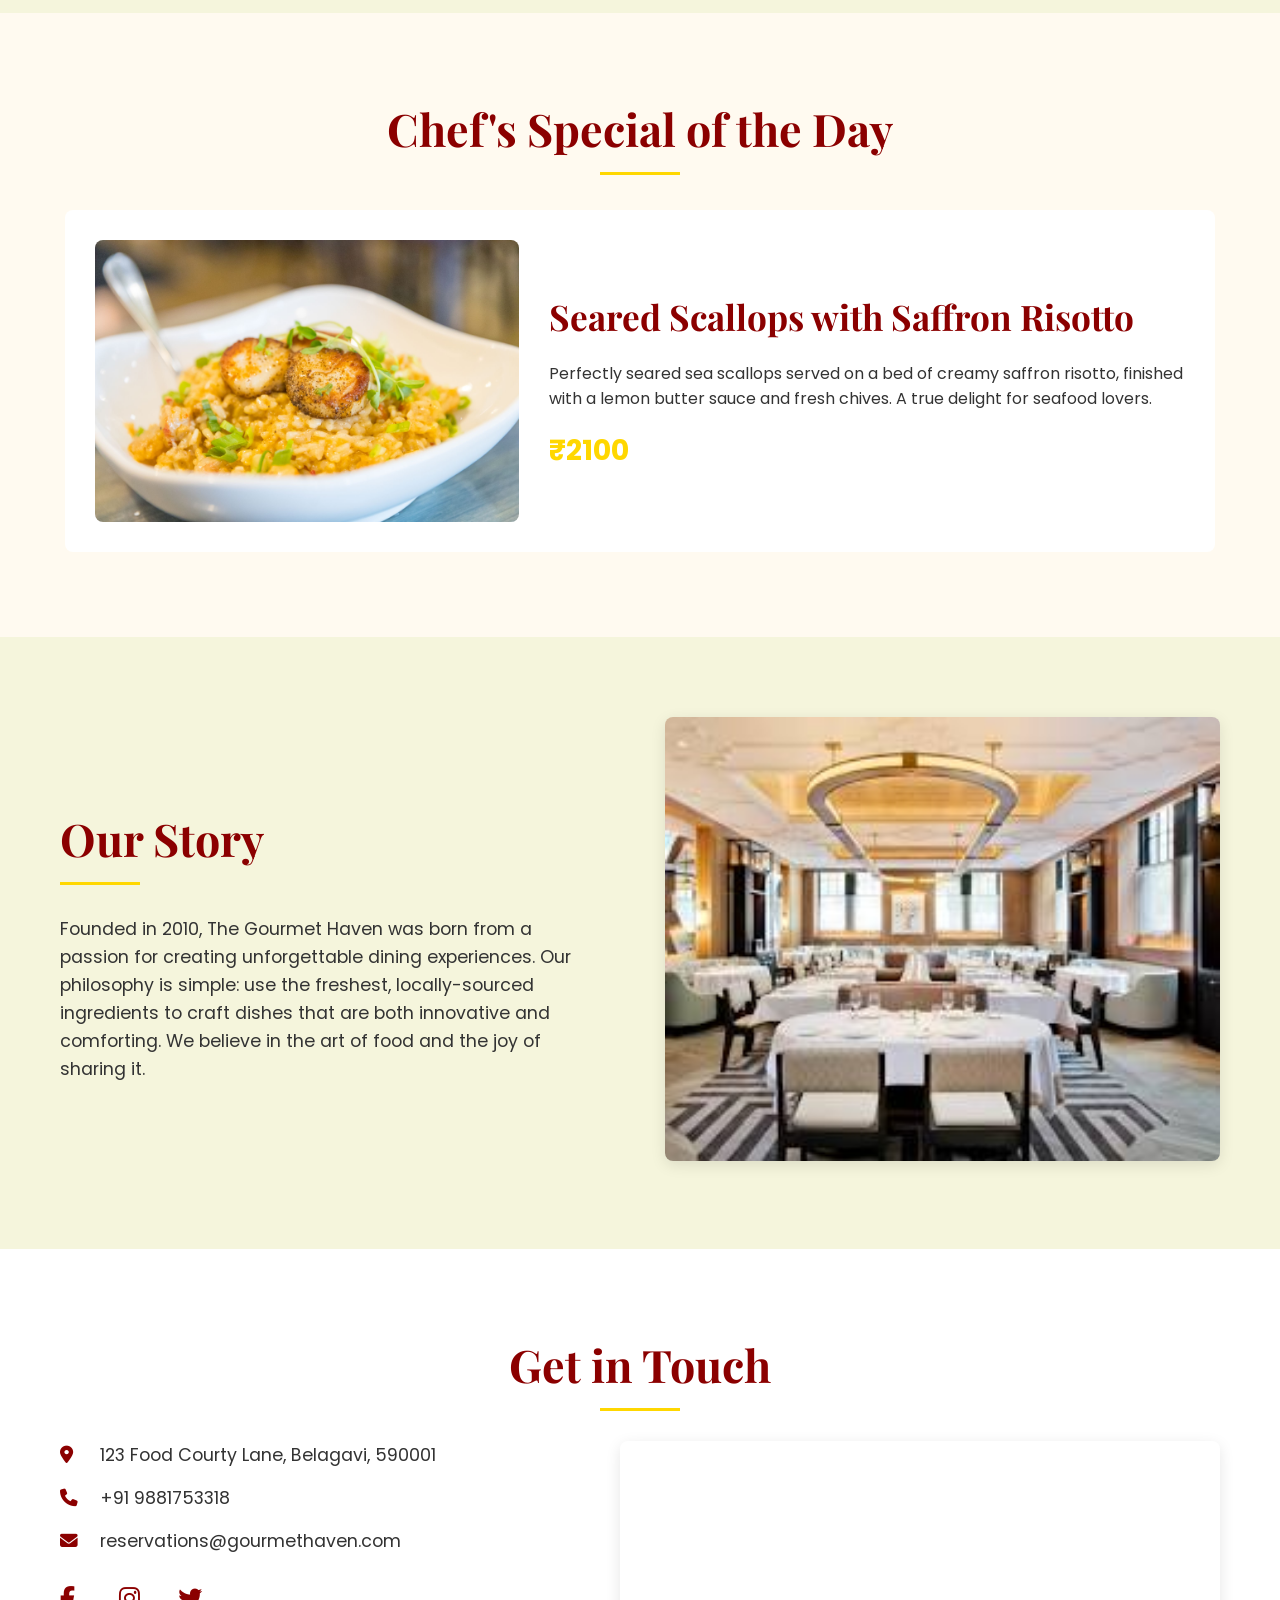
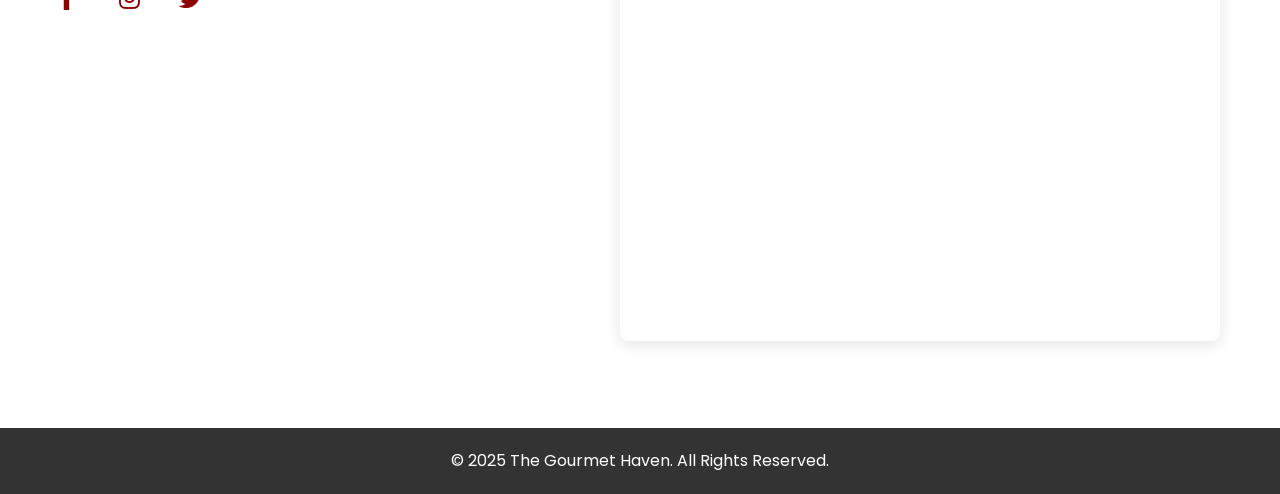
==== commit 6f148d20: "live hosted" ====
--- a/index.html
+++ b/index.html
@@ -131,26 +131,27 @@
         </section>
 
         <section id="contact" class="contact-section">
-            <div class="container">
-                <h2 class="section-title">Get in Touch</h2>
-                <div class="contact-grid">
-                    <div class="contact-details">
-                        <p><i class="fas fa-map-marker-alt"></i> 123 Culinary Lane, Foodie City, 400001</p>
-                        <p><i class="fas fa-phone"></i> +91 98765 43210</p>
-                        <p><i class="fas fa-envelope"></i> reservations@gourmethaven.com</p>
-                        <div class="social-icons">
-                            <a href="#"><i class="fab fa-facebook-f"></i></a>
-                            <a href="#"><i class="fab fa-instagram"></i></a>
-                            <a href="#"><i class="fab fa-twitter"></i></a>
-                        </div>
-                    </div>
-                    <div class="contact-map">
-                        <iframe src="https://www.google.com/maps/embed?pb=!1m18!1m12!1m3!1d241317.1160998103!2d72.7410971350172!3d19.08219783958221!2m3!1f0!2f0!3f0!3m2!1i1024!2i768!4f13.1!3m3!1m2!1s0x3be7c6306644edc1%3A0x5da4ed8f8d648c69!2sMumbai%2C%20Maharashtra!5e0!3m2!1sen!2sin!4v1728096181467!5m2!1sen!2sin" width="100%" height="300" style="border:0;" allowfullscreen="" loading="lazy" referrerpolicy="no-referrer-when-downgrade"></iframe>
-                    </div>
+    <div class="container">
+        <h2 class="section-title">Get in Touch</h2>
+        <div class="contact-grid">
+            <div class="contact-details">
+                <p><i class="fas fa-map-marker-alt"></i> 123 Food Courty Lane, Belagavi, 590001</p>
+                <p><i class="fas fa-phone"></i> +91 9881753318</p>
+                <p><i class="fas fa-envelope"></i> reservations@gourmethaven.com</p>
+                <div class="social-icons">
+                    <a href="#"><i class="fab fa-facebook-f"></i></a>
+                    <a href="#"><i class="fab fa-instagram"></i></a>
+                    <a href="#"><i class="fab fa-twitter"></i></a>
                 </div>
             </div>
-        </section>
-    </main>
+            <div class="contact-map">
+                <iframe src="https://www.google.com/maps/embed?pb=!1m18!1m12!1m3!1d3838.2829312572353!2d74.50590311160059!3d15.84172018474196!2m3!1f0!2f0!3f0!3m2!1i1024!2i768!4f13.1!3m3!1m2!1s0x3bbf67be1ea543e3%3A0x5290de477281910d!2sFood%20court!5e0!3m2!1sen!2sin!4v1759655278511!5m2!1sen!2sin" width="600" height="500" style="border:0;" allowfullscreen="" loading="lazy" referrerpolicy="no-referrer-when-downgrade"></iframe>
+    
+            </div>
+        </div>
+    </div>
+</section>
+   </main>
 
     <footer class="footer">
         <div class="container">
@@ -187,4 +188,4 @@
 
     <script src="js/script.js" defer></script>
 </body>
-</html>+</html>
